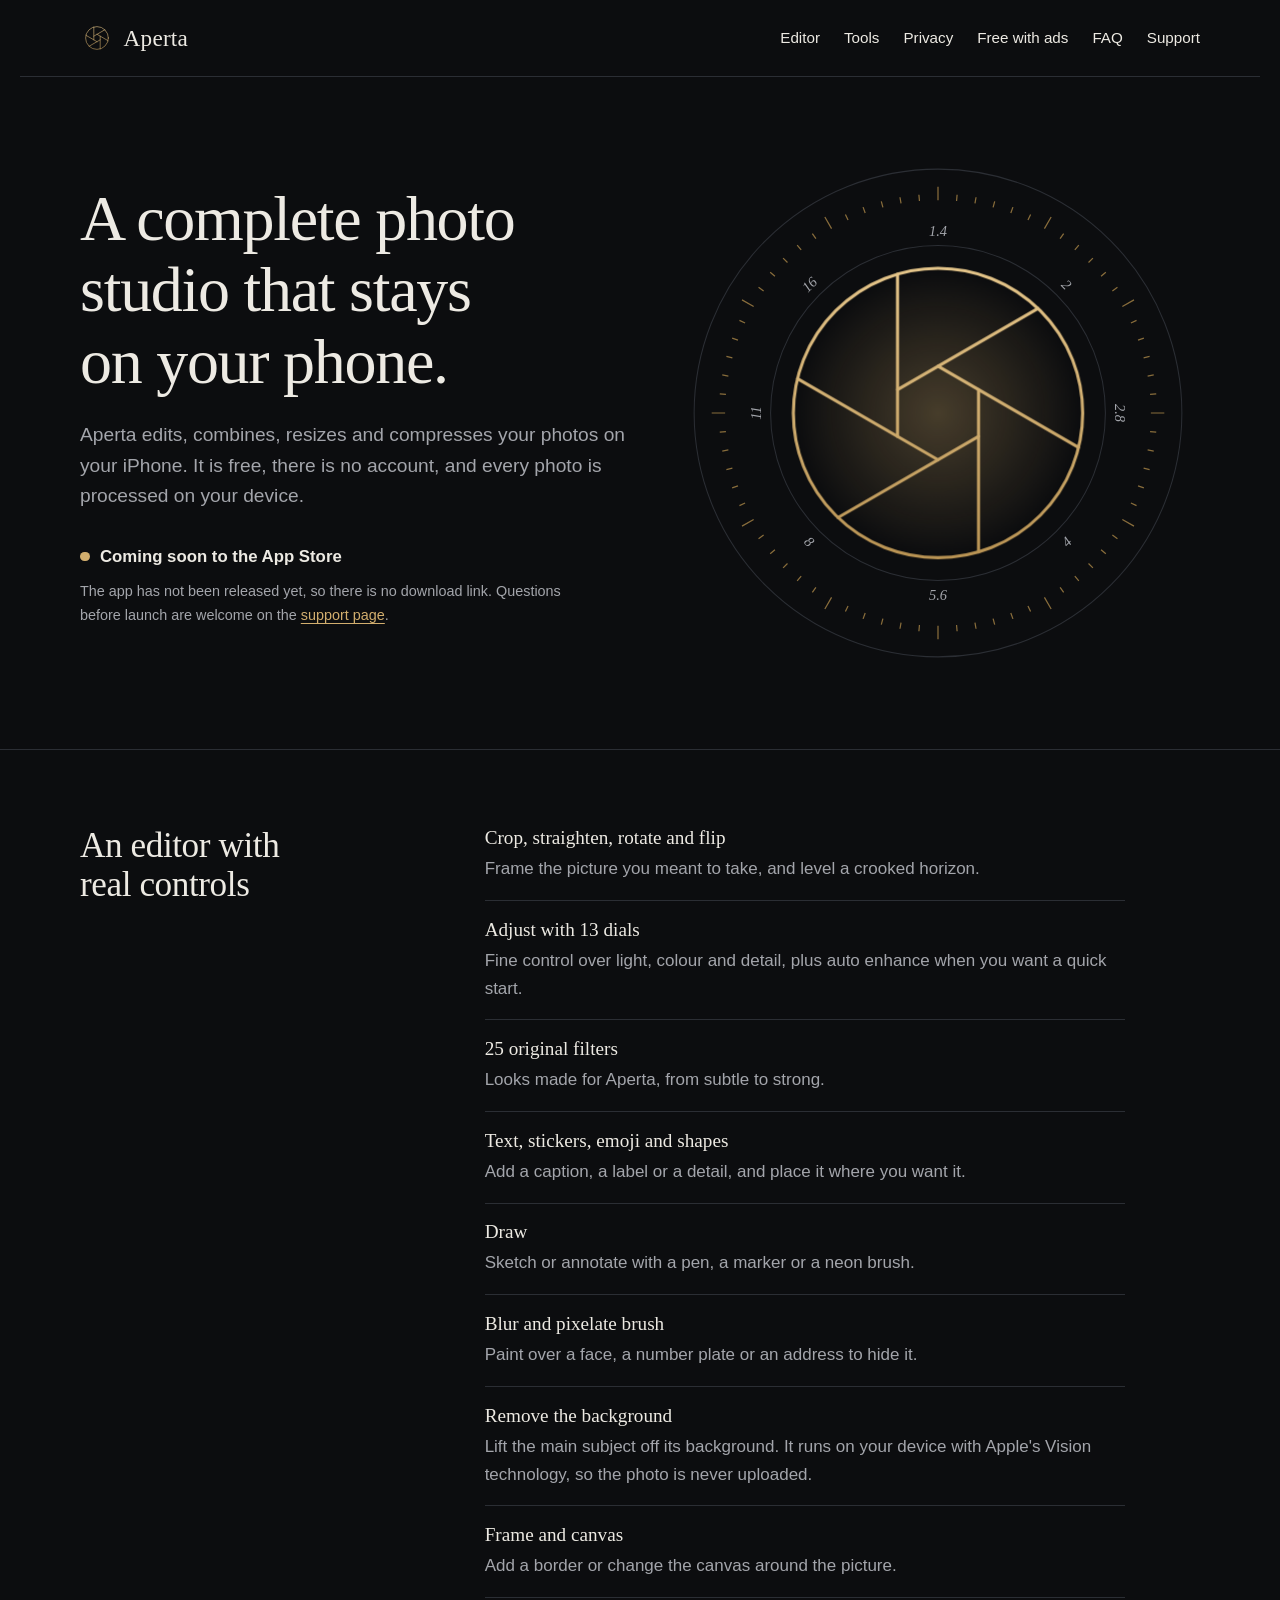
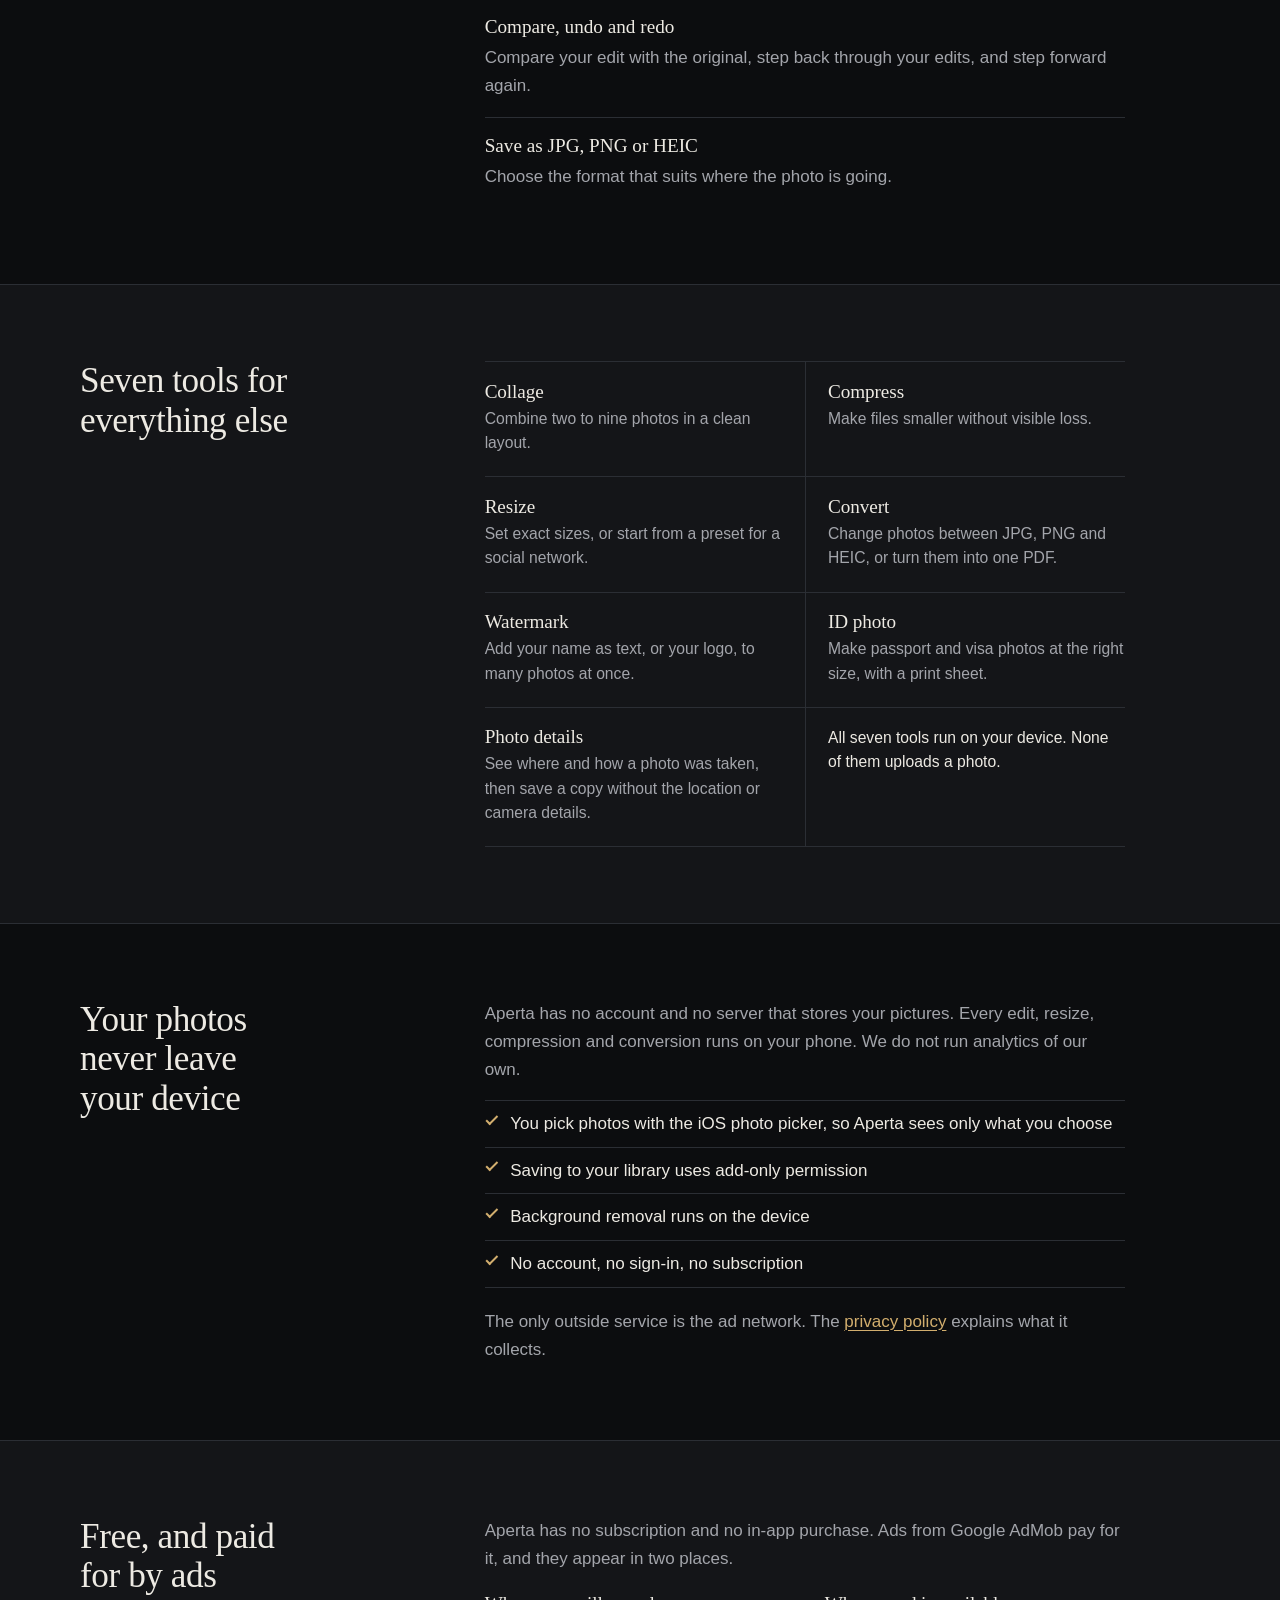
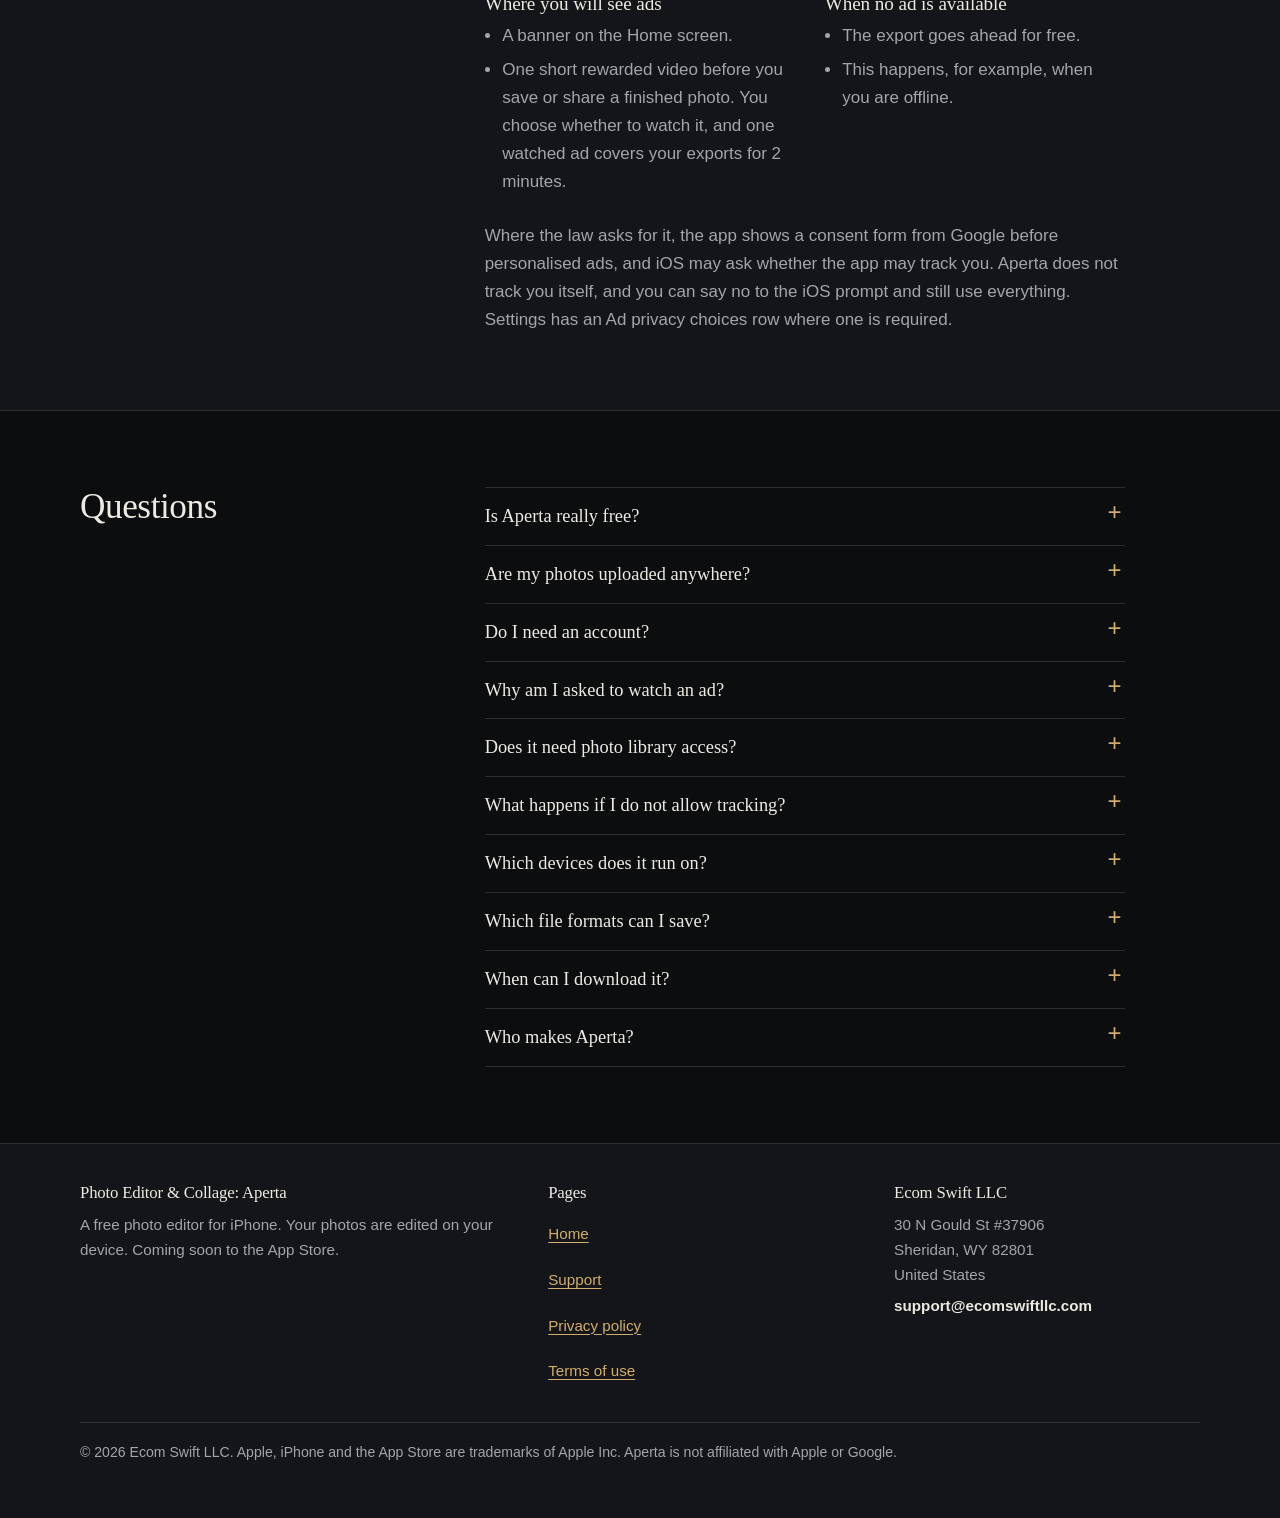
==== aperta/index.html @ 6d32957f "Add Aperta site: home, privacy, terms, support Co-Authored-By: Claude Sonnet 5.5 <noreply@anthropic." ====
<!doctype html>
<html lang="en">
<head>
<meta charset="utf-8">
<meta name="viewport" content="width=device-width, initial-scale=1, viewport-fit=cover">
<title>Photo Editor &amp; Collage: Aperta | Free photo editor for iPhone</title>
<meta name="description" content="Free photo editor for iPhone. Crop, adjust, filter, remove backgrounds, make collages, resize, compress, convert and watermark photos. Edited on your device, with no account. Coming soon.">
<link rel="canonical" href="https://ecomswiftllc.github.io/aperta/">
<meta name="theme-color" content="#0C0D0F">
<meta name="color-scheme" content="dark">
<link rel="icon" href="assets/favicon.svg" type="image/svg+xml">
<link rel="icon" href="assets/favicon-32.png" type="image/png" sizes="32x32">
<link rel="apple-touch-icon" href="assets/apple-touch-icon.png">
<meta property="og:type" content="website">
<meta property="og:site_name" content="Photo Editor &amp; Collage: Aperta">
<meta property="og:title" content="Photo Editor &amp; Collage: Aperta | Free photo editor for iPhone">
<meta property="og:description" content="Free photo editor for iPhone. Crop, adjust, filter, remove backgrounds, make collages, resize, compress, convert and watermark photos. Edited on your device, with no account. Coming soon.">
<meta property="og:url" content="https://ecomswiftllc.github.io/aperta/">
<meta property="og:image" content="https://ecomswiftllc.github.io/aperta/assets/og-image.png">
<meta property="og:image:width" content="1200">
<meta property="og:image:height" content="630">
<meta property="og:image:alt" content="The Aperta app icon, a brass aperture, next to the name Photo Editor &amp; Collage: Aperta">
<meta name="twitter:card" content="summary_large_image">
<meta name="twitter:title" content="Photo Editor &amp; Collage: Aperta | Free photo editor for iPhone">
<meta name="twitter:description" content="Free photo editor for iPhone. Crop, adjust, filter, remove backgrounds, make collages, resize, compress, convert and watermark photos. Edited on your device, with no account. Coming soon.">
<meta name="twitter:image" content="https://ecomswiftllc.github.io/aperta/assets/og-image.png">
<link rel="stylesheet" href="assets/site.css">
<script type="application/ld+json">
{
  "@context": "https://schema.org",
  "@type": "SoftwareApplication",
  "name": "Photo Editor & Collage: Aperta",
  "alternateName": "Aperta",
  "url": "https://ecomswiftllc.github.io/aperta/",
  "applicationCategory": "MultimediaApplication",
  "operatingSystem": "iOS 17.0 or later, iPadOS 17.0 or later",
  "description": "A free photo editor for iPhone and iPad. Crop, adjust, filter, remove backgrounds and make collages, and compress, resize, convert and watermark photos, make ID photos and remove location data. Photos are processed on the device. Supported by ads.",
  "image": "https://ecomswiftllc.github.io/aperta/assets/icon-512.png",
  "offers": {
    "@type": "Offer",
    "price": "0",
    "priceCurrency": "USD"
  },
  "publisher": {
    "@type": "Organization",
    "name": "Ecom Swift LLC",
    "url": "https://www.ecomswiftllc.com/",
    "address": {
      "@type": "PostalAddress",
      "streetAddress": "30 N Gould St #37906",
      "addressLocality": "Sheridan",
      "addressRegion": "WY",
      "postalCode": "82801",
      "addressCountry": "US"
    }
  },
  "featureList": [
    "Crop, straighten, rotate and flip",
    "13 adjustment dials and auto enhance",
    "25 original filters",
    "Text, stickers, emoji and shapes",
    "Drawing with pen, marker and neon",
    "Blur and pixelate brush",
    "Background removal on the device",
    "Collage, compress, resize and convert",
    "Watermark, ID and passport photos",
    "View and remove photo location data",
    "Works without an account"
  ]
}
</script>
<script type="application/ld+json">
{
  "@context": "https://schema.org",
  "@type": "FAQPage",
  "mainEntity": [
    {
      "@type": "Question",
      "name": "Is Aperta really free?",
      "acceptedAnswer": {
        "@type": "Answer",
        "text": "Yes. There is no subscription, no in-app purchase and no paid version. Ads from Google AdMob pay for the app: a banner on the Home screen, and one rewarded video that you choose to watch before you save or share a finished photo."
      }
    },
    {
      "@type": "Question",
      "name": "Are my photos uploaded anywhere?",
      "acceptedAnswer": {
        "@type": "Answer",
        "text": "No. Editing, background removal, collage, compress, resize, convert, watermark, ID photos and photo details all run on your device. We never receive your photos."
      }
    },
    {
      "@type": "Question",
      "name": "Do I need an account?",
      "acceptedAnswer": {
        "@type": "Answer",
        "text": "No. There is no sign-in and no sign-up."
      }
    },
    {
      "@type": "Question",
      "name": "Why am I asked to watch an ad?",
      "acceptedAnswer": {
        "@type": "Answer",
        "text": "Before you save or share a photo, the app offers one short video that you choose to watch. One watched ad covers your exports for 2 minutes, so you can save several photos in a row. If no ad is available, for example when you are offline, the export goes ahead anyway."
      }
    },
    {
      "@type": "Question",
      "name": "Does it need photo library access?",
      "acceptedAnswer": {
        "@type": "Answer",
        "text": "Not to edit. You pick photos with the iOS photo picker, and Aperta sees only the ones you choose. To save a result, the app asks for add-only permission, which lets it add pictures and does not let it read your library."
      }
    },
    {
      "@type": "Question",
      "name": "What happens if I do not allow tracking?",
      "acceptedAnswer": {
        "@type": "Answer",
        "text": "The app works the same. The ads you see will be less personalised. You can change the choice any time in iOS Settings under Privacy and Security, then Tracking. Aperta does not track you itself."
      }
    },
    {
      "@type": "Question",
      "name": "Which devices does it run on?",
      "acceptedAnswer": {
        "@type": "Answer",
        "text": "iPhone and iPad with iOS or iPadOS 17 or later."
      }
    },
    {
      "@type": "Question",
      "name": "Which file formats can I save?",
      "acceptedAnswer": {
        "@type": "Answer",
        "text": "The editor saves JPG, PNG and HEIC. The Convert tool also makes PDF files from photos."
      }
    },
    {
      "@type": "Question",
      "name": "When can I download it?",
      "acceptedAnswer": {
        "@type": "Answer",
        "text": "Aperta is not released yet. This page will link to the App Store listing once the app is live."
      }
    },
    {
      "@type": "Question",
      "name": "Who makes Aperta?",
      "acceptedAnswer": {
        "@type": "Answer",
        "text": "Ecom Swift LLC, a company registered in Wyoming, United States. You can reach us on the support page."
      }
    }
  ]
}
</script>
</head>
<body>
<a class="skip" href="#main">Skip to content</a>
<header class="site-header">
  <div class="wrap">
    <a class="brand" href="./"><img src="assets/aperta-mark.svg" alt="" width="34" height="34">Aperta</a>
    <nav class="nav" aria-label="Main">
      <a href="./#editor">Editor</a>
      <a href="./#tools">Tools</a>
      <a href="./#private">Privacy</a>
      <a href="./#free">Free with ads</a>
      <a href="./#faq">FAQ</a>
      <a href="support/">Support</a>
    </nav>
  </div>
</header>

<main id="main">
  <section class="hero" aria-labelledby="h1">
    <div class="wrap">
      <div>
        <h1 id="h1">A complete photo studio that stays on your phone.</h1>
        <p class="lede">Aperta edits, combines, resizes and compresses your photos on your iPhone. It is free, there is no account, and every photo is processed on your device.</p>
        <p class="status">Coming soon to the App Store</p>
        <p class="small hero-note">The app has not been released yet, so there is no download link. Questions before launch are welcome on the <a href="support/">support page</a>.</p>
      </div>
      <div class="lens">
        <svg viewBox="0 0 480 480" aria-hidden="true" focusable="false">
  <defs>
    <linearGradient id="brassGrad" gradientUnits="userSpaceOnUse" x1="0" y1="90" x2="0" y2="390">
      <stop offset="0" stop-color="#E6C78C"/><stop offset="1" stop-color="#B89252"/>
    </linearGradient>
    <radialGradient id="lightGrad" cx="50%" cy="50%" r="50%">
      <stop offset="0" stop-color="#D2AE6E" stop-opacity=".30"/><stop offset="1" stop-color="#D2AE6E" stop-opacity="0"/>
    </radialGradient>
  </defs>
  <circle class="barrel" cx="240" cy="240" r="236"/>
  <circle class="barrel" cx="240" cy="240" r="162"/>
  <path class="scale" d="M240.00 34.00L240.00 21.00M257.95 34.78L258.48 28.81M275.77 37.13L276.81 31.22M293.32 41.02L294.87 35.22M310.46 46.42L312.51 40.79M327.06 53.30L329.60 47.86M343.00 61.60L349.50 50.34M358.16 71.25L361.60 66.34M372.41 82.19L376.27 77.60M385.66 94.34L389.91 90.09M397.81 107.59L402.40 103.73M408.75 121.84L413.66 118.40M418.40 137.00L429.66 130.50M426.70 152.94L432.14 150.40M433.58 169.54L439.21 167.49M438.98 186.68L444.78 185.13M442.87 204.23L448.78 203.19M445.22 222.05L451.19 221.52M446.00 240.00L459.00 240.00M445.22 257.95L451.19 258.48M442.87 275.77L448.78 276.81M438.98 293.32L444.78 294.87M433.58 310.46L439.21 312.51M426.70 327.06L432.14 329.60M418.40 343.00L429.66 349.50M408.75 358.16L413.66 361.60M397.81 372.41L402.40 376.27M385.66 385.66L389.91 389.91M372.41 397.81L376.27 402.40M358.16 408.75L361.60 413.66M343.00 418.40L349.50 429.66M327.06 426.70L329.60 432.14M310.46 433.58L312.51 439.21M293.32 438.98L294.87 444.78M275.77 442.87L276.81 448.78M257.95 445.22L258.48 451.19M240.00 446.00L240.00 459.00M222.05 445.22L221.52 451.19M204.23 442.87L203.19 448.78M186.68 438.98L185.13 444.78M169.54 433.58L167.49 439.21M152.94 426.70L150.40 432.14M137.00 418.40L130.50 429.66M121.84 408.75L118.40 413.66M107.59 397.81L103.73 402.40M94.34 385.66L90.09 389.91M82.19 372.41L77.60 376.27M71.25 358.16L66.34 361.60M61.60 343.00L50.34 349.50M53.30 327.06L47.86 329.60M46.42 310.46L40.79 312.51M41.02 293.32L35.22 294.87M37.13 275.77L31.22 276.81M34.78 257.95L28.81 258.48M34.00 240.00L21.00 240.00M34.78 222.05L28.81 221.52M37.13 204.23L31.22 203.19M41.02 186.68L35.22 185.13M46.42 169.54L40.79 167.49M53.30 152.94L47.86 150.40M61.60 137.00L50.34 130.50M71.25 121.84L66.34 118.40M82.19 107.59L77.60 103.73M94.34 94.34L90.09 90.09M107.59 82.19L103.73 77.60M121.84 71.25L118.40 66.34M137.00 61.60L130.50 50.34M152.94 53.30L150.40 47.86M169.54 46.42L167.49 40.79M186.68 41.02L185.13 35.22M204.23 37.13L203.19 31.22M222.05 34.78L221.52 28.81"/>
  <text class="fnum" transform="translate(240.00 64.00) rotate(0)">1.4</text><text class="fnum" transform="translate(364.45 115.55) rotate(45)">2</text><text class="fnum" transform="translate(416.00 240.00) rotate(90)">2.8</text><text class="fnum" transform="translate(364.45 364.45) rotate(-45)">4</text><text class="fnum" transform="translate(240.00 416.00) rotate(0)">5.6</text><text class="fnum" transform="translate(115.55 364.45) rotate(45)">8</text><text class="fnum" transform="translate(64.00 240.00) rotate(270)">11</text><text class="fnum" transform="translate(115.55 115.55) rotate(315)">16</text>
  <circle class="glow" cx="240" cy="240" r="140" fill="url(#lightGrad)"/>
  <g class="blades"><circle class="blade" cx="240" cy="240" r="140"/><line class="blade" x1="279.20" y1="374.40" x2="279.20" y2="217.37"/><line class="blade" x1="143.21" y1="341.15" x2="279.20" y2="262.63"/><line class="blade" x1="104.01" y1="206.75" x2="240.00" y2="285.26"/><line class="blade" x1="200.80" y1="105.60" x2="200.80" y2="262.63"/><line class="blade" x1="336.79" y1="138.85" x2="200.80" y2="217.37"/><line class="blade" x1="375.99" y1="273.25" x2="240.00" y2="194.74"/></g>
</svg>
      </div>
    </div>
  </section>

  <section class="section" id="editor" aria-labelledby="h-editor">
    <div class="wrap">
      <h2 id="h-editor">An editor with real controls</h2>
      <div class="section-body">
        <dl class="defs">
          <div><dt>Crop, straighten, rotate and flip</dt><dd>Frame the picture you meant to take, and level a crooked horizon.</dd></div>
          <div><dt>Adjust with 13 dials</dt><dd>Fine control over light, colour and detail, plus auto enhance when you want a quick start.</dd></div>
          <div><dt>25 original filters</dt><dd>Looks made for Aperta, from subtle to strong.</dd></div>
          <div><dt>Text, stickers, emoji and shapes</dt><dd>Add a caption, a label or a detail, and place it where you want it.</dd></div>
          <div><dt>Draw</dt><dd>Sketch or annotate with a pen, a marker or a neon brush.</dd></div>
          <div><dt>Blur and pixelate brush</dt><dd>Paint over a face, a number plate or an address to hide it.</dd></div>
          <div><dt>Remove the background</dt><dd>Lift the main subject off its background. It runs on your device with Apple's Vision technology, so the photo is never uploaded.</dd></div>
          <div><dt>Frame and canvas</dt><dd>Add a border or change the canvas around the picture.</dd></div>
          <div><dt>Compare, undo and redo</dt><dd>Compare your edit with the original, step back through your edits, and step forward again.</dd></div>
          <div><dt>Save as JPG, PNG or HEIC</dt><dd>Choose the format that suits where the photo is going.</dd></div>
        </dl>
      </div>
    </div>
  </section>

  <section class="section band" id="tools" aria-labelledby="h-tools">
    <div class="wrap">
      <h2 id="h-tools">Seven tools for everything else</h2>
      <div class="section-body">
        <ul class="tools">
          <li><h3>Collage</h3><p>Combine two to nine photos in a clean layout.</p></li>
          <li><h3>Compress</h3><p>Make files smaller without visible loss.</p></li>
          <li><h3>Resize</h3><p>Set exact sizes, or start from a preset for a social network.</p></li>
          <li><h3>Convert</h3><p>Change photos between JPG, PNG and HEIC, or turn them into one PDF.</p></li>
          <li><h3>Watermark</h3><p>Add your name as text, or your logo, to many photos at once.</p></li>
          <li><h3>ID photo</h3><p>Make passport and visa photos at the right size, with a print sheet.</p></li>
          <li><h3>Photo details</h3><p>See where and how a photo was taken, then save a copy without the location or camera details.</p></li>
          <li class="note"><p>All seven tools run on your device. None of them uploads a photo.</p></li>
        </ul>
      </div>
    </div>
  </section>

  <section class="section" id="private" aria-labelledby="h-private">
    <div class="wrap">
      <h2 id="h-private">Your photos never leave your device</h2>
      <div class="section-body">
        <p>Aperta has no account and no server that stores your pictures. Every edit, resize, compression and conversion runs on your phone. We do not run analytics of our own.</p>
        <ul class="checks">
          <li>You pick photos with the iOS photo picker, so Aperta sees only what you choose</li>
          <li>Saving to your library uses add-only permission</li>
          <li>Background removal runs on the device</li>
          <li>No account, no sign-in, no subscription</li>
        </ul>
        <p>The only outside service is the ad network. The <a href="privacy/">privacy policy</a> explains what it collects.</p>
      </div>
    </div>
  </section>

  <section class="section band" id="free" aria-labelledby="h-free">
    <div class="wrap">
      <h2 id="h-free">Free, and paid for by ads</h2>
      <div class="section-body">
        <p>Aperta has no subscription and no in-app purchase. Ads from Google AdMob pay for it, and they appear in two places.</p>
        <div class="split">
          <div>
            <h3>Where you will see ads</h3>
            <ul>
              <li>A banner on the Home screen.</li>
              <li>One short rewarded video before you save or share a finished photo. You choose whether to watch it, and one watched ad covers your exports for 2 minutes.</li>
            </ul>
          </div>
          <div>
            <h3>When no ad is available</h3>
            <ul>
              <li>The export goes ahead for free.</li>
              <li>This happens, for example, when you are offline.</li>
            </ul>
          </div>
        </div>
        <p>Where the law asks for it, the app shows a consent form from Google before personalised ads, and iOS may ask whether the app may track you. Aperta does not track you itself, and you can say no to the iOS prompt and still use everything. Settings has an Ad privacy choices row where one is required.</p>
      </div>
    </div>
  </section>

  <section class="section faq" id="faq" aria-labelledby="h-faq">
    <div class="wrap">
      <h2 id="h-faq">Questions</h2>
      <div class="section-body">
        <details><summary>Is Aperta really free?</summary><div class="answer"><p>Yes. There is no subscription, no in-app purchase and no paid version. Ads from Google AdMob pay for the app: a banner on the Home screen, and one rewarded video that you choose to watch before you save or share a finished photo.</p></div></details>
        <details><summary>Are my photos uploaded anywhere?</summary><div class="answer"><p>No. Editing, background removal, collage, compress, resize, convert, watermark, ID photos and photo details all run on your device. We never receive your photos.</p></div></details>
        <details><summary>Do I need an account?</summary><div class="answer"><p>No. There is no sign-in and no sign-up.</p></div></details>
        <details><summary>Why am I asked to watch an ad?</summary><div class="answer"><p>Before you save or share a photo, the app offers one short video that you choose to watch. One watched ad covers your exports for 2 minutes, so you can save several photos in a row. If no ad is available, for example when you are offline, the export goes ahead anyway.</p></div></details>
        <details><summary>Does it need photo library access?</summary><div class="answer"><p>Not to edit. You pick photos with the iOS photo picker, and Aperta sees only the ones you choose. To save a result, the app asks for add-only permission, which lets it add pictures and does not let it read your library.</p></div></details>
        <details><summary>What happens if I do not allow tracking?</summary><div class="answer"><p>The app works the same. The ads you see will be less personalised. You can change the choice any time in iOS Settings under Privacy and Security, then Tracking. Aperta does not track you itself.</p></div></details>
        <details><summary>Which devices does it run on?</summary><div class="answer"><p>iPhone and iPad with iOS or iPadOS 17 or later.</p></div></details>
        <details><summary>Which file formats can I save?</summary><div class="answer"><p>The editor saves JPG, PNG and HEIC. The Convert tool also makes PDF files from photos.</p></div></details>
        <details><summary>When can I download it?</summary><div class="answer"><p>Aperta is not released yet. This page will link to the App Store listing once the app is live.</p></div></details>
        <details><summary>Who makes Aperta?</summary><div class="answer"><p>Ecom Swift LLC, a company registered in Wyoming, United States. You can reach us on the <a href="support/">support page</a>.</p></div></details>
      </div>
    </div>
  </section>
</main>
<footer class="site-footer">
  <div class="wrap">
    <div>
      <h2>Photo Editor &amp; Collage: Aperta</h2>
      <p>A free photo editor for iPhone. Your photos are edited on your device. Coming soon to the App Store.</p>
    </div>
    <nav aria-label="Footer">
      <h2>Pages</h2>
      <ul>
        <li><a href="./">Home</a></li>
        <li><a href="support/">Support</a></li>
        <li><a href="privacy/">Privacy policy</a></li>
        <li><a href="terms/">Terms of use</a></li>
      </ul>
    </nav>
    <div>
      <h2>Ecom Swift LLC</h2>
      <p>30 N Gould St #37906<br>Sheridan, WY 82801<br>United States</p>
      <p class="email">support@ecomswiftllc.com</p>
    </div>
    <p class="legalline">&copy; 2026 Ecom Swift LLC. Apple, iPhone and the App Store are trademarks of Apple Inc. Aperta is not affiliated with Apple or Google.</p>
  </div>
</footer>
</body>
</html>
---- aperta/assets/site.css ----
/* Aperta site. System fonts only, no external requests. Dark by design, like the app.
   Layout: one calm reading column per section, with the section title in a left rail on wide screens.
   Memorable element: the aperture ring in the hero, drawn as a lens barrel with an f-stop scale. */
:root {
  --lens: #0C0D0F;       /* page */
  --carbon: #141518;     /* raised bands, footer */
  --graphite: #1D1F23;   /* panels */
  --hairline: #2B2E34;   /* rules and borders (not text) */
  --paper: #EDEAE3;      /* body text */
  --muted: #A3A5AB;      /* secondary text, 7:1 on lens */
  --brass: #D2AE6E;      /* accent and links */
  --brass-deep: #A88547; /* decorative strokes only */
  --serif: "Iowan Old Style", "Palatino Linotype", Palatino, "New York", Charter, Georgia, "Times New Roman", serif;
  --sans: -apple-system, BlinkMacSystemFont, "SF Pro Text", "Segoe UI", Roboto, "Helvetica Neue", Arial, sans-serif;
  --gutter: max(1.25rem, env(safe-area-inset-left, 0px));
  --gutter-r: max(1.25rem, env(safe-area-inset-right, 0px));
  --measure: 40rem;
  color-scheme: dark;
}

*, *::before, *::after { box-sizing: border-box; }
html { -webkit-text-size-adjust: 100%; scroll-behavior: smooth; background: var(--lens); }
@media (prefers-reduced-motion: reduce) { html { scroll-behavior: auto; } }
body {
  margin: 0;
  background: var(--lens);
  color: var(--paper);
  font-family: var(--sans);
  font-size: 1.0625rem;
  line-height: 1.65;
  padding-left: var(--gutter);
  padding-right: var(--gutter-r);
}
img, svg { max-width: 100%; display: block; }
a { color: var(--brass); text-underline-offset: 0.18em; text-decoration-thickness: 1px; }
a:hover { text-decoration-thickness: 2px; }
:focus-visible { outline: 3px solid var(--brass); outline-offset: 3px; border-radius: 2px; }
.skip { position: absolute; left: -999px; top: 0; background: var(--brass); color: var(--lens); padding: .6rem 1rem; z-index: 20; font-weight: 600; }
.skip:focus { left: 1rem; top: 1rem; }

.wrap { width: 100%; max-width: 70rem; margin-inline: auto; }

/* header */
.site-header { padding-block: 1rem; border-bottom: 1px solid var(--hairline); }
.site-header .wrap { display: flex; flex-wrap: wrap; align-items: center; justify-content: space-between; gap: .4rem 2rem; }
.brand { display: inline-flex; align-items: center; gap: .6rem; min-height: 44px; text-decoration: none; color: var(--paper); font-family: var(--serif); font-size: 1.45rem; font-weight: 500; letter-spacing: .01em; }
.brand img { width: 34px; height: 34px; }
.nav { display: flex; flex-wrap: wrap; gap: .1rem 1.5rem; font-size: .95rem; }
.nav a { color: var(--paper); text-decoration: none; padding-block: .5rem; min-height: 44px; display: inline-flex; align-items: center; }
.nav a:hover { color: var(--brass); }
.nav a[aria-current="page"] { color: var(--brass); font-weight: 600; }

/* type */
h1, h2, h3 { font-family: var(--serif); font-weight: 500; line-height: 1.12; letter-spacing: -.012em; margin: 0; text-wrap: balance; color: var(--paper); }
h1 { font-size: clamp(2.45rem, 5.2vw, 4rem); letter-spacing: -.02em; }
h2 { font-size: clamp(1.65rem, 3vw, 2.2rem); }
h3 { font-size: 1.2rem; letter-spacing: -.005em; }
p { margin: 0 0 1rem; }
.lede { font-size: 1.2rem; line-height: 1.6; color: var(--muted); max-width: 35rem; }
.small { font-size: .9rem; color: var(--muted); }

/* hero */
.hero { padding-block: clamp(2.5rem, 7vw, 5.5rem) clamp(3rem, 7vw, 5.5rem); overflow: clip; }
.hero .wrap { display: grid; grid-template-columns: minmax(0, 1.02fr) minmax(0, .98fr); gap: clamp(1.5rem, 4vw, 3.5rem); align-items: center; }
.hero h1 { margin-bottom: 1.4rem; max-width: 14ch; }
.hero .lede { margin-bottom: 1.9rem; }
.status { display: flex; align-items: center; gap: .65rem; color: var(--paper); font-weight: 600; font-size: 1.05rem; margin: 0 0 .6rem; }
.status::before { content: ""; width: .6rem; height: .6rem; border-radius: 50%; background: var(--brass); flex: none; }
.hero-note { max-width: 31rem; }

.lens { margin: 0; justify-self: center; width: min(100%, 31rem); }
.lens svg { width: 100%; height: auto; overflow: visible; }
.lens .barrel { fill: none; stroke: var(--hairline); stroke-width: 1; }
.lens .scale { fill: none; stroke: var(--brass-deep); stroke-width: 1.2; opacity: .8; }
.lens .fnum { fill: var(--muted); font-family: var(--serif); font-style: italic; font-size: 14px; text-anchor: middle; dominant-baseline: central; }
.lens .glow { opacity: 1; }
.lens .blade { fill: none; stroke: url(#brassGrad); stroke-width: 3; stroke-linecap: round; }
.lens .blades { transform-box: view-box; transform-origin: 240px 240px; }
@media (prefers-reduced-motion: no-preference) {
  .lens .blades { animation: aperture-open 1.9s cubic-bezier(.2, .75, .15, 1) .15s both; }
  .lens .glow { animation: glow-in 1.9s ease-out .15s both; }
  @keyframes aperture-open { from { transform: rotate(-52deg) scale(.86); opacity: 0; } 40% { opacity: 1; } to { transform: none; opacity: 1; } }
  @keyframes glow-in { from { opacity: 0; } to { opacity: 1; } }
}

/* sections */
.section { padding-block: clamp(2.75rem, 6vw, 4.75rem); padding-inline: var(--gutter) var(--gutter-r); margin-inline: calc(var(--gutter) * -1) calc(var(--gutter-r) * -1); border-top: 1px solid var(--hairline); }
.section .wrap { display: grid; grid-template-columns: minmax(0, 1fr) minmax(0, 2.1fr); gap: 1.25rem clamp(2rem, 5vw, 4.5rem); }
.section h2 { max-width: 14ch; }
.section-body { min-width: 0; max-width: var(--measure); }
.section-body > *:last-child { margin-bottom: 0; }
.section-body p { color: var(--muted); }
.section-body p strong { color: var(--paper); }
.band { background: var(--carbon); }

.defs { margin: 0; padding: 0; }
.defs > div { padding-block: 1.05rem; border-top: 1px solid var(--hairline); }
.defs > div:first-child { border-top: 0; padding-top: 0; }
.defs dt { font-family: var(--serif); font-weight: 500; font-size: 1.2rem; line-height: 1.3; margin-bottom: .25rem; color: var(--paper); }
.defs dd { margin: 0; color: var(--muted); }

/* tools: a hairline-divided grid, not cards */
.tools { display: grid; grid-template-columns: repeat(2, minmax(0, 1fr)); margin: 0; padding: 0; list-style: none; border-top: 1px solid var(--hairline); }
.tools li { padding: 1.15rem 1.4rem 1.3rem 0; border-bottom: 1px solid var(--hairline); }
.tools li:nth-child(even) { padding-left: 1.4rem; border-left: 1px solid var(--hairline); padding-right: 0; }
.tools h3 { margin-bottom: .3rem; }
.tools p { margin: 0; color: var(--muted); font-size: .98rem; line-height: 1.55; }
.tools .note p { color: var(--paper); }

.checks { list-style: none; margin: 0 0 1.25rem; padding: 0; }
.checks li { padding: .55rem 0 .55rem 1.6rem; border-top: 1px solid var(--hairline); position: relative; color: var(--paper); }
.checks li:last-child { border-bottom: 1px solid var(--hairline); }
.checks li::before { content: ""; position: absolute; left: .25rem; top: .72rem; width: .38rem; height: .72rem; border-right: 2px solid var(--brass); border-bottom: 2px solid var(--brass); transform: rotate(45deg); }

.split { display: grid; grid-template-columns: repeat(2, minmax(0, 1fr)); gap: 1.5rem 2.5rem; margin-block: 1.25rem; }
.split h3 { margin-bottom: .5rem; }
.split ul { margin: 0; padding-left: 1.1rem; color: var(--muted); }
.split li { margin-bottom: .35rem; }

.disclaimer { border-left: 3px solid var(--brass-deep); padding: .2rem 0 .2rem 1.1rem; color: var(--paper) !important; max-width: 36rem; }

/* faq */
.faq details { border-top: 1px solid var(--hairline); }
.faq details:last-child { border-bottom: 1px solid var(--hairline); }
.faq summary { cursor: pointer; list-style: none; padding: 1rem 2.2rem 1rem 0; font-family: var(--serif); font-weight: 500; font-size: 1.15rem; line-height: 1.35; position: relative; min-height: 44px; color: var(--paper); }
.faq summary::-webkit-details-marker { display: none; }
.faq summary::after { content: "+"; position: absolute; right: .2rem; top: .75rem; font-family: var(--sans); font-weight: 300; font-size: 1.5rem; color: var(--brass); line-height: 1; }
.faq details[open] summary::after { content: "\2212"; }
.faq summary:hover { color: var(--brass); }
.faq .answer { padding: 0 0 1.1rem; color: var(--muted); max-width: 36rem; }
.faq .answer p:last-child { margin-bottom: 0; }

/* inner pages (legal, support) */
.page { padding-block: clamp(2.25rem, 5vw, 4rem) clamp(3rem, 6vw, 5rem); }
.page .wrap { display: block; }
.page .doc { max-width: 42rem; }
.page h1 { font-size: clamp(2.1rem, 4.4vw, 3rem); margin-bottom: 1.5rem; max-width: none; }
.page h2 { font-size: 1.5rem; margin: 2.4rem 0 .7rem; max-width: none; }
.page ul { padding-left: 1.2rem; }
.page li { margin-bottom: .4rem; }
.page .doc p, .page .doc li { color: var(--paper); }
.page .doc .lede, .page .doc .small, .page .meta p { color: var(--muted); }
.page .meta { margin-bottom: 1.5rem; padding-bottom: 1rem; border-bottom: 1px solid var(--hairline); }
.page .meta p { margin-bottom: .2rem; }
.page .meta strong { color: var(--paper); }
.contact-line { font-family: var(--serif); font-size: clamp(1.3rem, 4vw, 1.65rem); font-weight: 500; margin: .4rem 0 1rem; overflow-wrap: anywhere; color: var(--brass); }
.page .doc .contact-line { color: var(--brass); }
.page .faq { margin-bottom: 1rem; }
.page .faq .answer p, .page .faq .answer li { color: var(--muted); }
.page .faq .answer ol { margin: 0 0 1rem; padding-left: 1.2rem; }
.page .faq .answer ol li { color: var(--muted); }
.page .faq table { border-collapse: collapse; width: 100%; font-size: .95rem; margin: 0 0 1rem; }
.page .faq th, .page .faq td { text-align: left; padding: .45rem .6rem .45rem 0; border-bottom: 1px solid var(--hairline); color: var(--muted); }
.page .faq th { color: var(--paper); font-weight: 600; }

/* footer */
.site-footer { background: var(--carbon); border-top: 1px solid var(--hairline); margin-inline: calc(var(--gutter) * -1) calc(var(--gutter-r) * -1); padding: 2.5rem var(--gutter-r) 3rem var(--gutter); }
.site-footer .wrap { display: grid; grid-template-columns: minmax(0, 1.4fr) minmax(0, 1fr) minmax(0, 1fr); gap: 1.75rem 2.5rem; font-size: .95rem; }
.site-footer h2 { font-size: 1.05rem; margin-bottom: .6rem; max-width: none; }
.site-footer p { margin: 0 0 .35rem; color: var(--muted); }
.site-footer ul { list-style: none; padding: 0; margin: 0; }
.site-footer li { margin-bottom: .1rem; }
.site-footer li a { display: inline-flex; align-items: center; min-height: 44px; }
.legalline { grid-column: 1 / -1; border-top: 1px solid var(--hairline); padding-top: 1.1rem; color: var(--muted); font-size: .88rem; }

@media (max-width: 52rem) {
  .hero .wrap { grid-template-columns: minmax(0, 1fr); }
  .hero .lens { order: -1; width: min(62%, 13.5rem); margin-bottom: 0; }
  .hero h1 { max-width: 14ch; }
  .section .wrap { grid-template-columns: minmax(0, 1fr); }
  .section h2 { max-width: none; }
  .site-footer .wrap { grid-template-columns: minmax(0, 1fr) minmax(0, 1fr); }
  .site-footer .wrap > :first-child { grid-column: 1 / -1; }
}
@media (max-width: 34rem) {
  body { font-size: 1rem; }
  .split { grid-template-columns: minmax(0, 1fr); }
  .tools { grid-template-columns: minmax(0, 1fr); }
  .tools li, .tools li:nth-child(even) { padding: 1.05rem 0 1.15rem; border-left: 0; }
  .site-footer .wrap { grid-template-columns: minmax(0, 1fr); }
  .nav { gap: 0 .9rem; font-size: .9rem; }
  .nav a { min-height: 40px; padding-block: .3rem; }
}

/* email shown as selectable text */
.email { user-select: all; overflow-wrap: anywhere; font-weight: 600; color: inherit; }
.site-footer .email { color: var(--paper); }
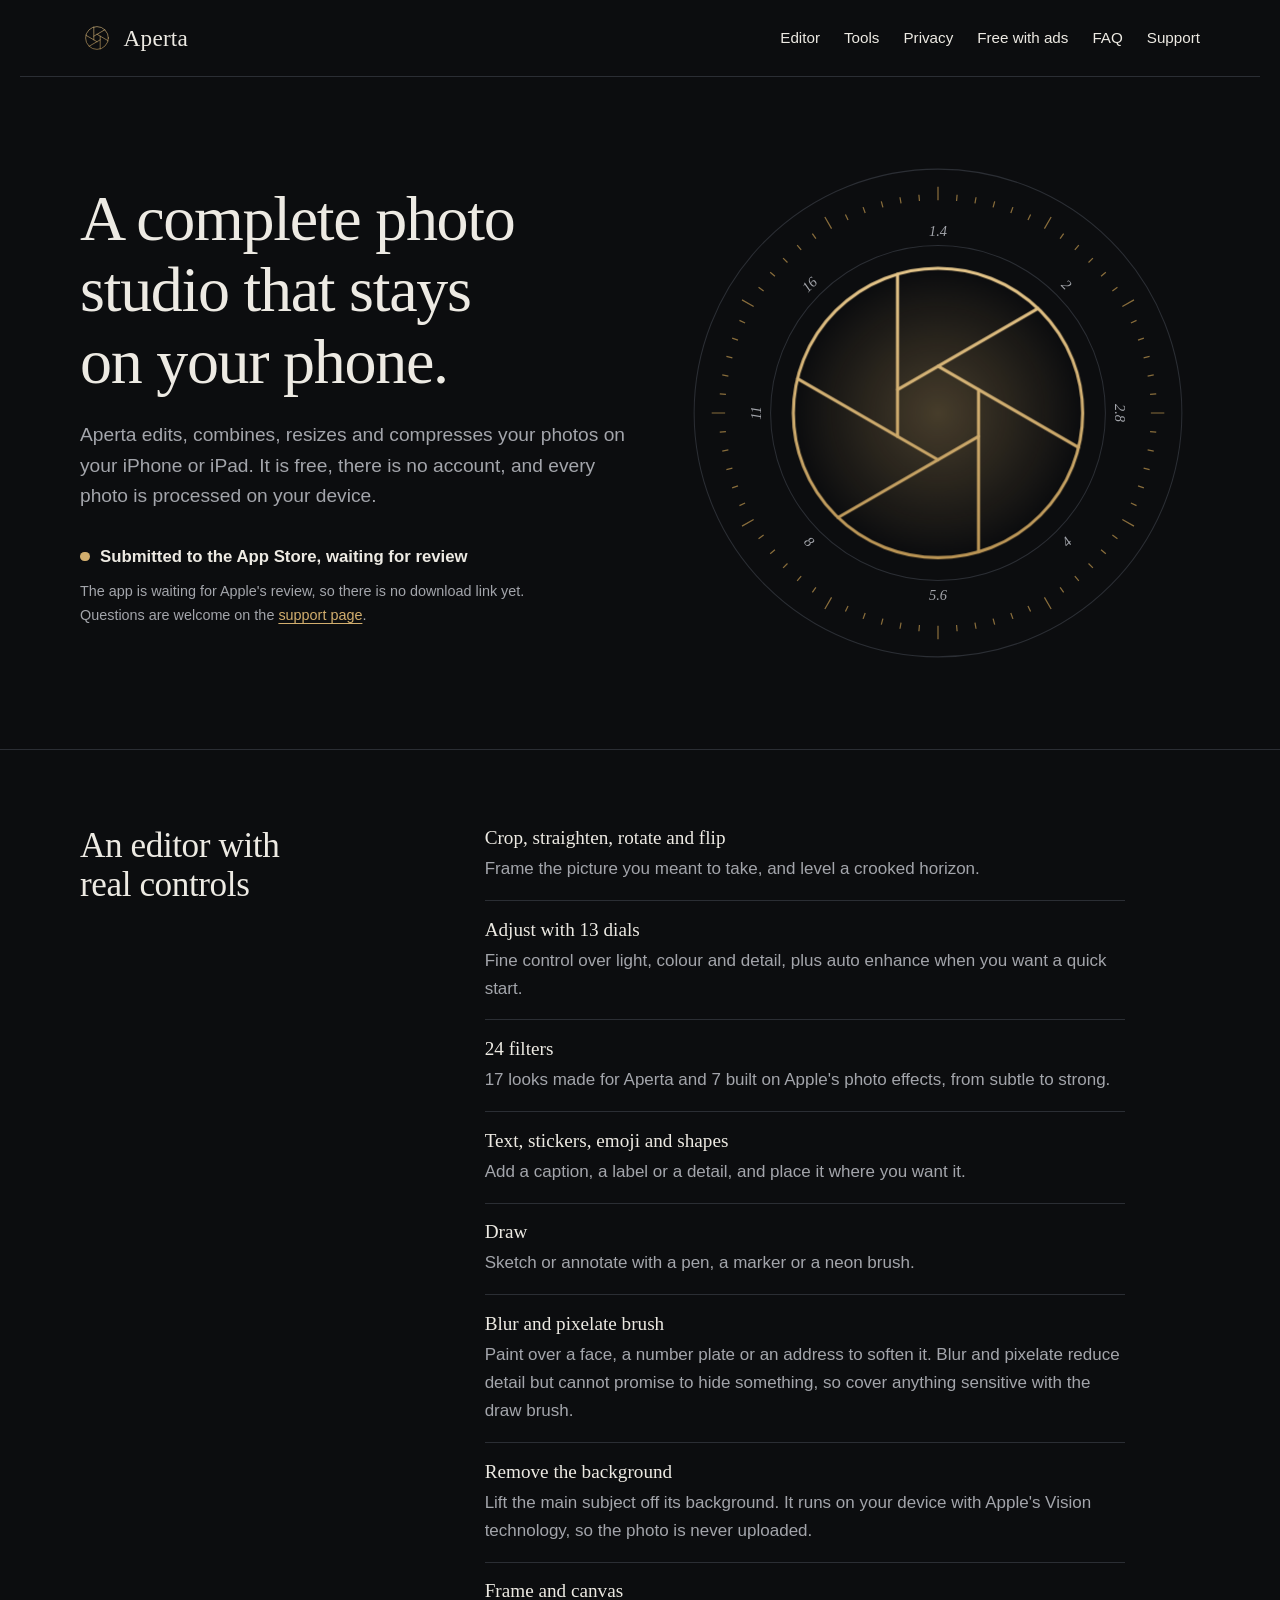
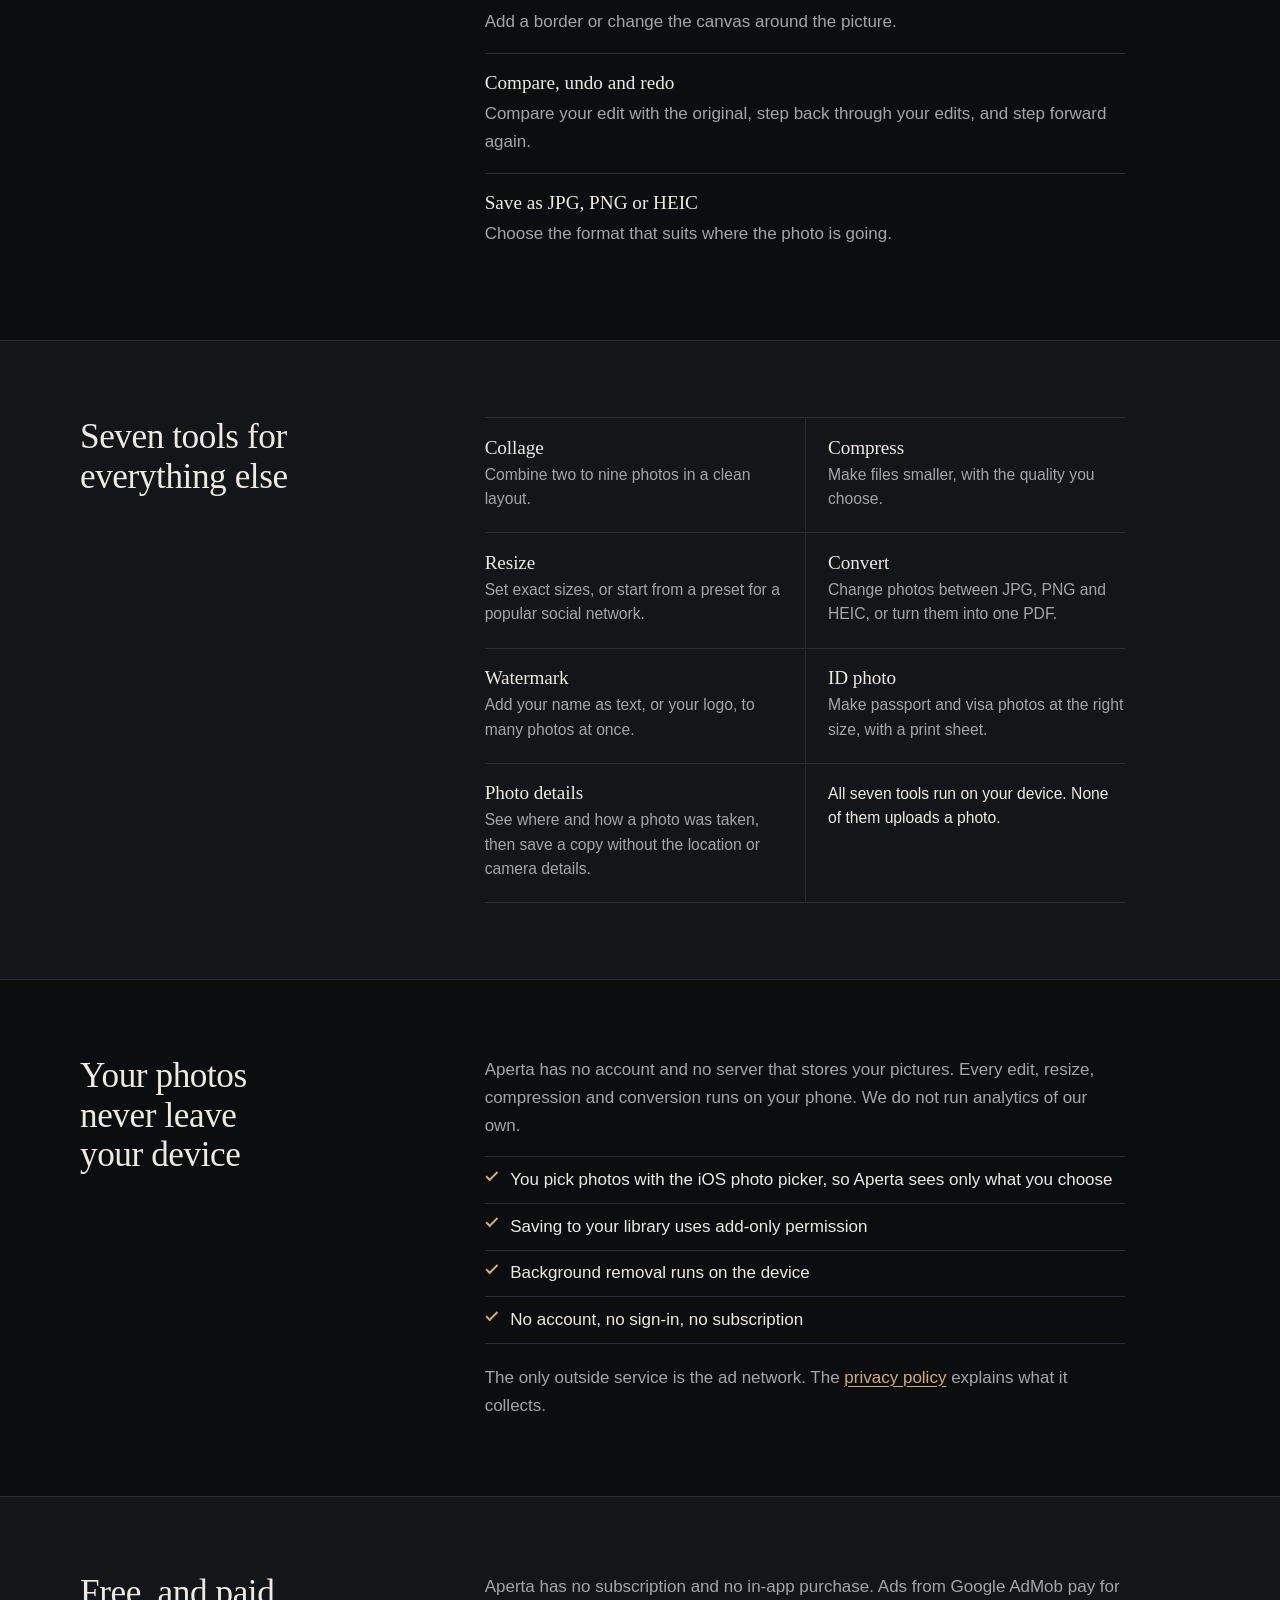
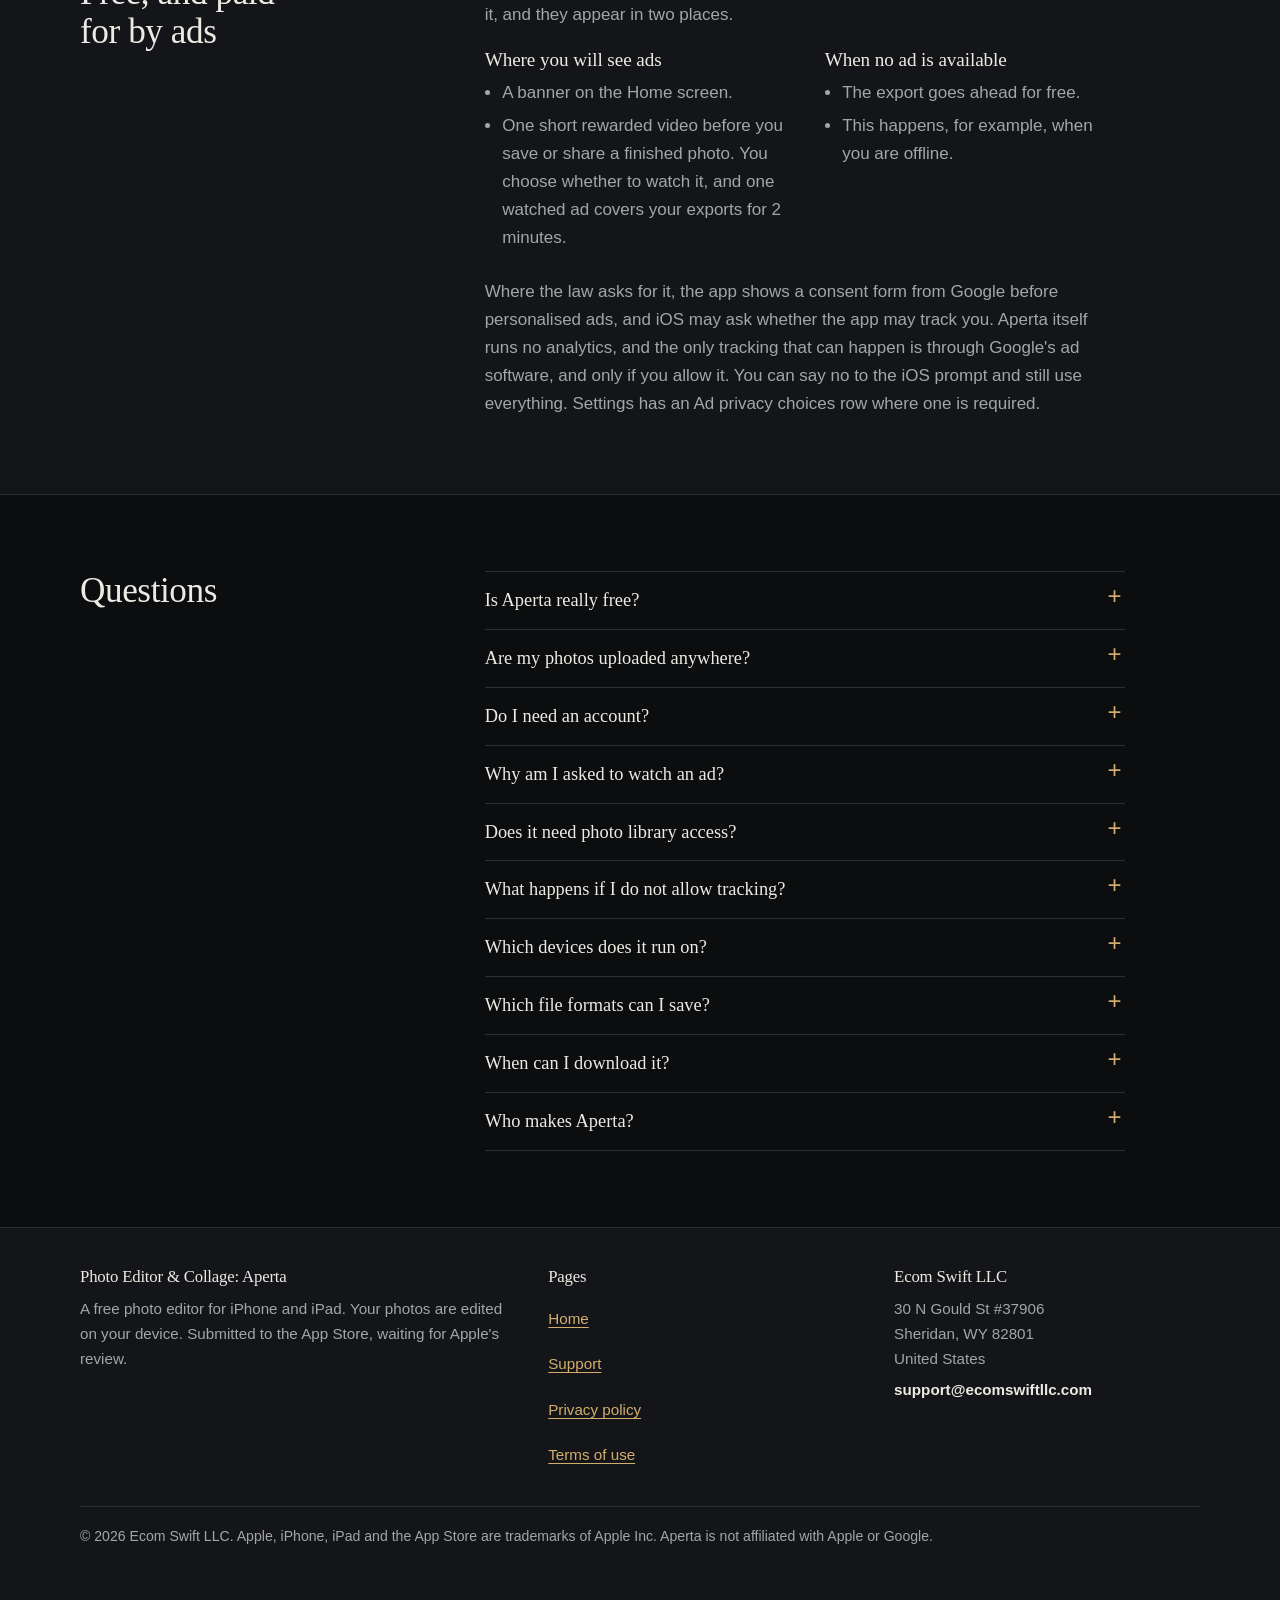
==== commit be32f729: "Aperta site: accurate tracking wording, iPhone and iPad, honest size and privacy claims Co-Authored-" ====
--- a/aperta/index.html
+++ b/aperta/index.html
@@ -3,8 +3,8 @@
 <head>
 <meta charset="utf-8">
 <meta name="viewport" content="width=device-width, initial-scale=1, viewport-fit=cover">
-<title>Photo Editor &amp; Collage: Aperta | Free photo editor for iPhone</title>
-<meta name="description" content="Free photo editor for iPhone. Crop, adjust, filter, remove backgrounds, make collages, resize, compress, convert and watermark photos. Edited on your device, with no account. Coming soon.">
+<title>Photo Editor &amp; Collage: Aperta | Free photo editor for iPhone and iPad</title>
+<meta name="description" content="Free photo editor for iPhone and iPad. Crop, adjust, filter, remove backgrounds, make collages, resize, compress, convert and watermark photos. Edited on your device, with no account.">
 <link rel="canonical" href="https://ecomswiftllc.github.io/aperta/">
 <meta name="theme-color" content="#0C0D0F">
 <meta name="color-scheme" content="dark">
@@ -13,16 +13,16 @@
 <link rel="apple-touch-icon" href="assets/apple-touch-icon.png">
 <meta property="og:type" content="website">
 <meta property="og:site_name" content="Photo Editor &amp; Collage: Aperta">
-<meta property="og:title" content="Photo Editor &amp; Collage: Aperta | Free photo editor for iPhone">
-<meta property="og:description" content="Free photo editor for iPhone. Crop, adjust, filter, remove backgrounds, make collages, resize, compress, convert and watermark photos. Edited on your device, with no account. Coming soon.">
+<meta property="og:title" content="Photo Editor &amp; Collage: Aperta | Free photo editor for iPhone and iPad">
+<meta property="og:description" content="Free photo editor for iPhone and iPad. Crop, adjust, filter, remove backgrounds, make collages, resize, compress, convert and watermark photos. Edited on your device, with no account.">
 <meta property="og:url" content="https://ecomswiftllc.github.io/aperta/">
 <meta property="og:image" content="https://ecomswiftllc.github.io/aperta/assets/og-image.png">
 <meta property="og:image:width" content="1200">
 <meta property="og:image:height" content="630">
 <meta property="og:image:alt" content="The Aperta app icon, a brass aperture, next to the name Photo Editor &amp; Collage: Aperta">
 <meta name="twitter:card" content="summary_large_image">
-<meta name="twitter:title" content="Photo Editor &amp; Collage: Aperta | Free photo editor for iPhone">
-<meta name="twitter:description" content="Free photo editor for iPhone. Crop, adjust, filter, remove backgrounds, make collages, resize, compress, convert and watermark photos. Edited on your device, with no account. Coming soon.">
+<meta name="twitter:title" content="Photo Editor &amp; Collage: Aperta | Free photo editor for iPhone and iPad">
+<meta name="twitter:description" content="Free photo editor for iPhone and iPad. Crop, adjust, filter, remove backgrounds, make collages, resize, compress, convert and watermark photos. Edited on your device, with no account.">
 <meta name="twitter:image" content="https://ecomswiftllc.github.io/aperta/assets/og-image.png">
 <link rel="stylesheet" href="assets/site.css">
 <script type="application/ld+json">
@@ -33,7 +33,7 @@
   "alternateName": "Aperta",
   "url": "https://ecomswiftllc.github.io/aperta/",
   "applicationCategory": "MultimediaApplication",
-  "operatingSystem": "iOS 17.0 or later, iPadOS 17.0 or later",
+  "operatingSystem": "iOS 17.0 or later",
   "description": "A free photo editor for iPhone and iPad. Crop, adjust, filter, remove backgrounds and make collages, and compress, resize, convert and watermark photos, make ID photos and remove location data. Photos are processed on the device. Supported by ads.",
   "image": "https://ecomswiftllc.github.io/aperta/assets/icon-512.png",
   "offers": {
@@ -57,7 +57,7 @@
   "featureList": [
     "Crop, straighten, rotate and flip",
     "13 adjustment dials and auto enhance",
-    "25 original filters",
+    "24 filters",
     "Text, stickers, emoji and shapes",
     "Drawing with pen, marker and neon",
     "Blur and pixelate brush",
@@ -103,7 +103,7 @@
       "name": "Why am I asked to watch an ad?",
       "acceptedAnswer": {
         "@type": "Answer",
-        "text": "Before you save or share a photo, the app offers one short video that you choose to watch. One watched ad covers your exports for 2 minutes, so you can save several photos in a row. If no ad is available, for example when you are offline, the export goes ahead anyway."
+        "text": "Before you save or share a photo, the app offers one short video that you choose to watch. One watched ad covers your exports for 2 minutes, so you can save several photos in a row. If you choose Not now, nothing is exported and you can try again any time. If no ad is available, for example when you are offline, the export goes ahead anyway."
       }
     },
     {
@@ -119,7 +119,7 @@
       "name": "What happens if I do not allow tracking?",
       "acceptedAnswer": {
         "@type": "Answer",
-        "text": "The app works the same. The ads you see will be less personalised. You can change the choice any time in iOS Settings under Privacy and Security, then Tracking. Aperta does not track you itself."
+        "text": "The app works the same. The ads you see will be less personalised. You can change the choice any time in iOS Settings under Privacy and Security, then Tracking. Aperta itself runs no analytics. If you allow tracking, only Google's ad software may use your advertising identifier for ads."
       }
     },
     {
@@ -127,7 +127,7 @@
       "name": "Which devices does it run on?",
       "acceptedAnswer": {
         "@type": "Answer",
-        "text": "iPhone and iPad with iOS or iPadOS 17 or later."
+        "text": "iPhone and iPad with iOS 17 or iPadOS 17 or later."
       }
     },
     {
@@ -143,7 +143,7 @@
       "name": "When can I download it?",
       "acceptedAnswer": {
         "@type": "Answer",
-        "text": "Aperta is not released yet. This page will link to the App Store listing once the app is live."
+        "text": "Aperta has been submitted to the App Store and is waiting for Apple's review, so there is no download link yet. This page will link to the App Store listing once the app is available."
       }
     },
     {
@@ -179,9 +179,9 @@
     <div class="wrap">
       <div>
         <h1 id="h1">A complete photo studio that stays on your phone.</h1>
-        <p class="lede">Aperta edits, combines, resizes and compresses your photos on your iPhone. It is free, there is no account, and every photo is processed on your device.</p>
-        <p class="status">Coming soon to the App Store</p>
-        <p class="small hero-note">The app has not been released yet, so there is no download link. Questions before launch are welcome on the <a href="support/">support page</a>.</p>
+        <p class="lede">Aperta edits, combines, resizes and compresses your photos on your iPhone or iPad. It is free, there is no account, and every photo is processed on your device.</p>
+        <p class="status">Submitted to the App Store, waiting for review</p>
+        <p class="small hero-note">The app is waiting for Apple's review, so there is no download link yet. Questions are welcome on the <a href="support/">support page</a>.</p>
       </div>
       <div class="lens">
         <svg viewBox="0 0 480 480" aria-hidden="true" focusable="false">
@@ -211,10 +211,10 @@
         <dl class="defs">
           <div><dt>Crop, straighten, rotate and flip</dt><dd>Frame the picture you meant to take, and level a crooked horizon.</dd></div>
           <div><dt>Adjust with 13 dials</dt><dd>Fine control over light, colour and detail, plus auto enhance when you want a quick start.</dd></div>
-          <div><dt>25 original filters</dt><dd>Looks made for Aperta, from subtle to strong.</dd></div>
+          <div><dt>24 filters</dt><dd>17 looks made for Aperta and 7 built on Apple's photo effects, from subtle to strong.</dd></div>
           <div><dt>Text, stickers, emoji and shapes</dt><dd>Add a caption, a label or a detail, and place it where you want it.</dd></div>
           <div><dt>Draw</dt><dd>Sketch or annotate with a pen, a marker or a neon brush.</dd></div>
-          <div><dt>Blur and pixelate brush</dt><dd>Paint over a face, a number plate or an address to hide it.</dd></div>
+          <div><dt>Blur and pixelate brush</dt><dd>Paint over a face, a number plate or an address to soften it. Blur and pixelate reduce detail but cannot promise to hide something, so cover anything sensitive with the draw brush.</dd></div>
           <div><dt>Remove the background</dt><dd>Lift the main subject off its background. It runs on your device with Apple's Vision technology, so the photo is never uploaded.</dd></div>
           <div><dt>Frame and canvas</dt><dd>Add a border or change the canvas around the picture.</dd></div>
           <div><dt>Compare, undo and redo</dt><dd>Compare your edit with the original, step back through your edits, and step forward again.</dd></div>
@@ -230,8 +230,8 @@
       <div class="section-body">
         <ul class="tools">
           <li><h3>Collage</h3><p>Combine two to nine photos in a clean layout.</p></li>
-          <li><h3>Compress</h3><p>Make files smaller without visible loss.</p></li>
-          <li><h3>Resize</h3><p>Set exact sizes, or start from a preset for a social network.</p></li>
+          <li><h3>Compress</h3><p>Make files smaller, with the quality you choose.</p></li>
+          <li><h3>Resize</h3><p>Set exact sizes, or start from a preset for a popular social network.</p></li>
           <li><h3>Convert</h3><p>Change photos between JPG, PNG and HEIC, or turn them into one PDF.</p></li>
           <li><h3>Watermark</h3><p>Add your name as text, or your logo, to many photos at once.</p></li>
           <li><h3>ID photo</h3><p>Make passport and visa photos at the right size, with a print sheet.</p></li>
@@ -279,7 +279,7 @@
             </ul>
           </div>
         </div>
-        <p>Where the law asks for it, the app shows a consent form from Google before personalised ads, and iOS may ask whether the app may track you. Aperta does not track you itself, and you can say no to the iOS prompt and still use everything. Settings has an Ad privacy choices row where one is required.</p>
+        <p>Where the law asks for it, the app shows a consent form from Google before personalised ads, and iOS may ask whether the app may track you. Aperta itself runs no analytics, and the only tracking that can happen is through Google's ad software, and only if you allow it. You can say no to the iOS prompt and still use everything. Settings has an Ad privacy choices row where one is required.</p>
       </div>
     </div>
   </section>
@@ -291,12 +291,12 @@
         <details><summary>Is Aperta really free?</summary><div class="answer"><p>Yes. There is no subscription, no in-app purchase and no paid version. Ads from Google AdMob pay for the app: a banner on the Home screen, and one rewarded video that you choose to watch before you save or share a finished photo.</p></div></details>
         <details><summary>Are my photos uploaded anywhere?</summary><div class="answer"><p>No. Editing, background removal, collage, compress, resize, convert, watermark, ID photos and photo details all run on your device. We never receive your photos.</p></div></details>
         <details><summary>Do I need an account?</summary><div class="answer"><p>No. There is no sign-in and no sign-up.</p></div></details>
-        <details><summary>Why am I asked to watch an ad?</summary><div class="answer"><p>Before you save or share a photo, the app offers one short video that you choose to watch. One watched ad covers your exports for 2 minutes, so you can save several photos in a row. If no ad is available, for example when you are offline, the export goes ahead anyway.</p></div></details>
+        <details><summary>Why am I asked to watch an ad?</summary><div class="answer"><p>Before you save or share a photo, the app offers one short video that you choose to watch. One watched ad covers your exports for 2 minutes, so you can save several photos in a row. If you choose Not now, nothing is exported and you can try again any time. If no ad is available, for example when you are offline, the export goes ahead anyway.</p></div></details>
         <details><summary>Does it need photo library access?</summary><div class="answer"><p>Not to edit. You pick photos with the iOS photo picker, and Aperta sees only the ones you choose. To save a result, the app asks for add-only permission, which lets it add pictures and does not let it read your library.</p></div></details>
-        <details><summary>What happens if I do not allow tracking?</summary><div class="answer"><p>The app works the same. The ads you see will be less personalised. You can change the choice any time in iOS Settings under Privacy and Security, then Tracking. Aperta does not track you itself.</p></div></details>
-        <details><summary>Which devices does it run on?</summary><div class="answer"><p>iPhone and iPad with iOS or iPadOS 17 or later.</p></div></details>
+        <details><summary>What happens if I do not allow tracking?</summary><div class="answer"><p>The app works the same. The ads you see will be less personalised. You can change the choice any time in iOS Settings under Privacy and Security, then Tracking. Aperta itself runs no analytics. If you allow tracking, only Google's ad software may use your advertising identifier for ads.</p></div></details>
+        <details><summary>Which devices does it run on?</summary><div class="answer"><p>iPhone and iPad with iOS 17 or iPadOS 17 or later.</p></div></details>
         <details><summary>Which file formats can I save?</summary><div class="answer"><p>The editor saves JPG, PNG and HEIC. The Convert tool also makes PDF files from photos.</p></div></details>
-        <details><summary>When can I download it?</summary><div class="answer"><p>Aperta is not released yet. This page will link to the App Store listing once the app is live.</p></div></details>
+        <details><summary>When can I download it?</summary><div class="answer"><p>Aperta has been submitted to the App Store and is waiting for Apple's review, so there is no download link yet. This page will link to the App Store listing once the app is available.</p></div></details>
         <details><summary>Who makes Aperta?</summary><div class="answer"><p>Ecom Swift LLC, a company registered in Wyoming, United States. You can reach us on the <a href="support/">support page</a>.</p></div></details>
       </div>
     </div>
@@ -306,7 +306,7 @@
   <div class="wrap">
     <div>
       <h2>Photo Editor &amp; Collage: Aperta</h2>
-      <p>A free photo editor for iPhone. Your photos are edited on your device. Coming soon to the App Store.</p>
+      <p>A free photo editor for iPhone and iPad. Your photos are edited on your device. Submitted to the App Store, waiting for Apple's review.</p>
     </div>
     <nav aria-label="Footer">
       <h2>Pages</h2>
@@ -322,7 +322,7 @@
       <p>30 N Gould St #37906<br>Sheridan, WY 82801<br>United States</p>
       <p class="email">support@ecomswiftllc.com</p>
     </div>
-    <p class="legalline">&copy; 2026 Ecom Swift LLC. Apple, iPhone and the App Store are trademarks of Apple Inc. Aperta is not affiliated with Apple or Google.</p>
+    <p class="legalline">&copy; 2026 Ecom Swift LLC. Apple, iPhone, iPad and the App Store are trademarks of Apple Inc. Aperta is not affiliated with Apple or Google.</p>
   </div>
 </footer>
 </body>
